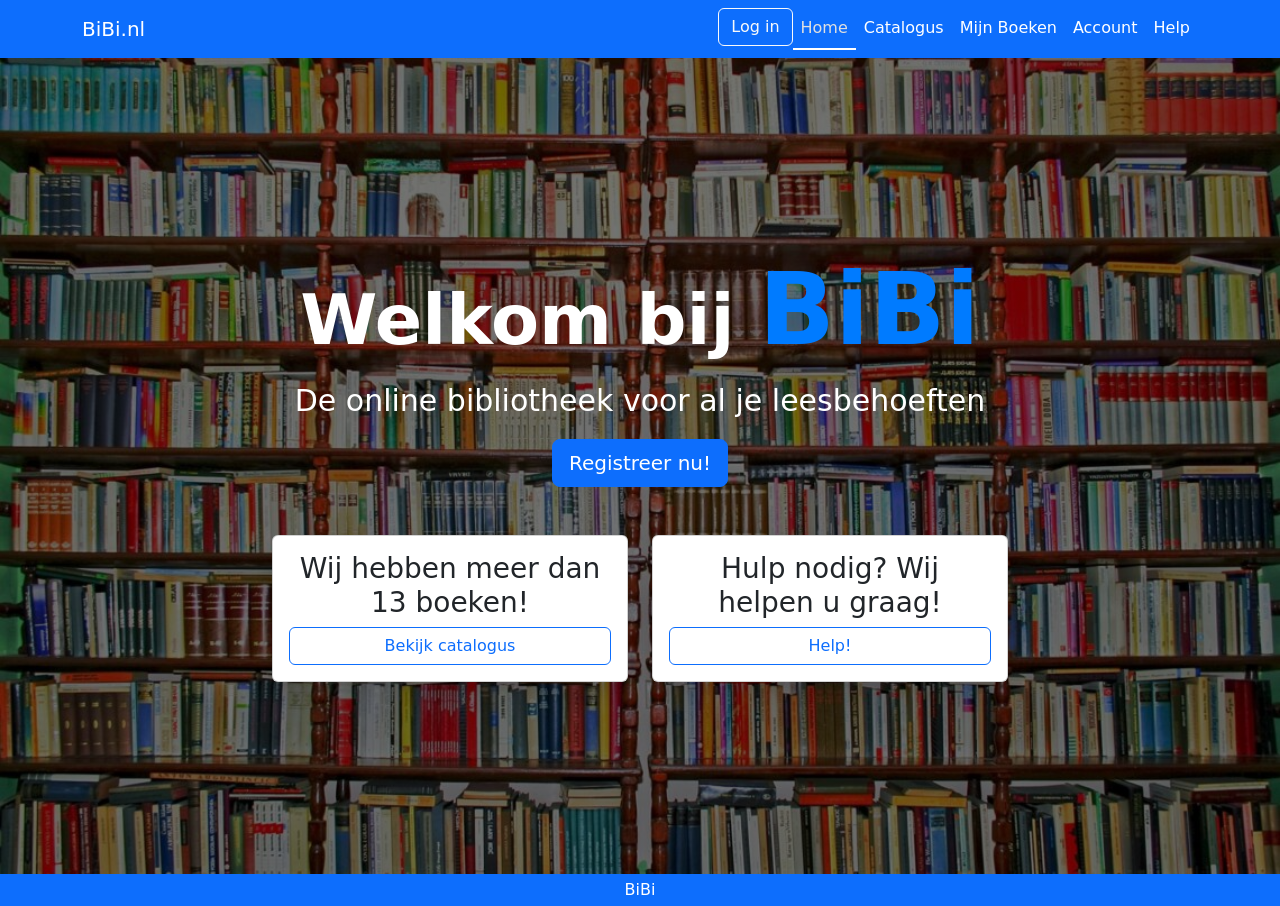
==== index.html @ 0f489894 "Add files via upload" ====
<!DOCTYPE html>
<html lang="nl">
<head>
  <meta charset="UTF-8">
  <meta name="viewport" content="width=device-width, initial-scale=1.0">
  <title>BiBi.nl</title>

  <!-- Bootstrap CSS -->
  <link href="https://cdn.jsdelivr.net/npm/bootstrap@5.3.8/dist/css/bootstrap.min.css" rel="stylesheet" integrity="sha384-sRIl4kxILFvY47J16cr9ZwB07vP4J8+LH7qKQnuqkuIAvNWLzeN8tE5YBujZqJLB" crossorigin="anonymous">

  <!-- Your CSS -->
  <link rel="stylesheet" href="css/style.css">
</head>

<body>
<!-- Navbar -->
<nav class="navbar navbar-expand-lg navbar-dark bg-primary">
  <div class="container">
    <a class="navbar-brand" href="index.html">BiBi.nl</a>

    <button class="navbar-toggler" data-bs-toggle="collapse" data-bs-target="#menu">
      <span class="navbar-toggler-icon"></span>
    </button>

    <div class="collapse navbar-collapse" id="menu">
    <ul class="navbar-nav ms-auto">

  <li class="nav-item ms-3">
    <a href="#" class="btn btn-outline-light" data-bs-toggle="modal" data-bs-target="#loginModal">
  Log in
</a>
  </li>

  <li class="nav-item">
    <a class="nav-link active" href="index.html">Home</a>
  </li>

  <li class="nav-item">
    <a class="nav-link text-white" href="catalog.html">Catalogus</a>
  </li>

  <li class="nav-item">
    <a class="nav-link text-white" href="mybooks.html">Mijn Boeken</a>
  </li>

  <li class="nav-item">
    <a class="nav-link text-white" href="account.html">Account</a>
  </li>

  <li class="nav-item">
    <a class="nav-link text-white" href="help.html">Help</a>
  </li>

</ul>
    </div>
  </div>
</nav>
<!-- index content -->
<section class="hero text-center">

  <div class="container">

    <!-- Title -->
    <h1 class="display-2 fw-bold hero-title">
      Welkom bij <span class="highlight">BiBi</span>
    </h1>

    <p class="lead hero-subtitle">
      De online bibliotheek voor al je leesbehoeften
    </p>

    <a href="Register.html" class="btn btn-primary btn-lg mb-5">
      Registreer nu!
    </a>

    <!-- Cards -->
    <div class="row justify-content-center g-4">

      <div class="col-md-4 d-flex">
        <div class="card p-3 shadow w-100">
          <h3>Wij hebben meer dan 13 boeken!</h3>
          <a href="catalog.html" class="btn btn-outline-primary w-100">Bekijk catalogus</a>
        </div>
      </div>

      <div class="col-md-4 d-flex">
        <div class="card p-3 shadow w-100">
          <h3>Hulp nodig? Wij helpen u graag!</h3>
          <a href="help.html" class="btn btn-outline-primary w-100">Help!</a>
        </div>
      </div>

    </div>

  </div>

</section>

<!-- Login Modal -->
<div class="modal fade" id="loginModal" tabindex="-1">

  <div class="modal-dialog">
    <div class="modal-content">

      <div class="modal-header">
        <h5 class="modal-title">Inloggen</h5>
        <button type="button" class="btn-close" data-bs-dismiss="modal"></button>
      </div>

      <div class="modal-body">

        <form>
          <div class="mb-3">
            <label class="form-label">Gebruikersnaam/E-mail</label>
            <input type="text" class="form-control">
          </div>

          <div class="mb-3">
            <label class="form-label">Wachtwoord</label>
            <input type="password" class="form-control">
          </div>

          <button type="submit" class="btn btn-primary w-100">
            Inloggen
          </button>
          <a href="register.html" class="register d-block text-center text-primary mt-3">
            Nog geen account? Klik hier!
          </a>
          <a href="lostPassword.html" class="register d-block text-center text-primary mt-3">
            Wachtwoord vergeten?
          </a>
        </form>

      </div>

    </div>
  </div>

</div>

<!-- Footer -->
<footer class="footer text-center p-1">
  <p class="mb-0">BiBi</p>
</footer>

<!-- Bootstrap JS -->
<script src="https://cdn.jsdelivr.net/npm/bootstrap@5.3.8/dist/js/bootstrap.bundle.min.js" integrity="sha384-FKyoEForCGlyvwx9Hj09JcYn3nv7wiPVlz7YYwJrWVcXK/BmnVDxM+D2scQbITxI" crossorigin="anonymous"></script>

<!-- my JS -->
<script src="js/script.js"></script>

</body>
</html>
---- css/style.css ----
.hero {
  background-image: linear-gradient(rgba(0,0,0,0.55), rgba(0,0,0,0.55)),
    url("../Images/Boekenkast-home-achtergrond.jpeg");

  background-size: cover;
  background-position: center;
  background-repeat: no-repeat;

  height: 90.7vh;

  display: flex;
  justify-content: center;
  align-items: center;

  text-align: center;
  color: white;
}

.hero-title {
  font-size: 70px;
  font-weight: bold;
}
.highlight {
  font-size: 100px;
  color: #007bff; /* Bootstrap's primary blue color */
}
.hero-subtitle {
  font-size: 30px;
}
.footer {
  background-color: #0d6efd; /* Bootstrap blue */
  color: white;
}
.nav-link {
  transition: 0.3s ease;
  border-bottom: 2px solid transparent;
}

.nav-link:hover {
  border-bottom: 2px solid rgba(255,255,255,0.5);
}

.navbar-nav .nav-link.active {
  color: #e0e0e0;
  border-bottom: 2px solid white;
}


.log-in {
  text-decoration: none;
}

.log-in:hover {
  text-decoration: underline;
}
.register {
  text-decoration: none;
}

.register:hover {
  text-decoration: underline;
}

.catalog-container {
  max-height: 600px;   /* Scrollable area */
  overflow-y: auto;
  padding: 0 15px;
}

.book-card {
  border-radius: 12px;
  overflow: hidden;
  transition: transform 0.2s, box-shadow 0.2s;
  cursor: pointer;
  background-color: #f8f9fa;
}

.book-card:hover {
  transform: translateY(-5px);
  box-shadow: 0 8px 20px rgba(0,0,0,0.2);
}

.book-card img {
  width: 100%;
  height: 200px;
  object-fit: cover;
}

.book-card-body {
  padding: 15px;
}

.book-card-title {
  font-size: 1.2rem;
  font-weight: 600;
  margin-bottom: 5px;
}

.book-card-author {
  font-size: 0.9rem;
  color: #6c757d;
  margin-bottom: 10px;
}
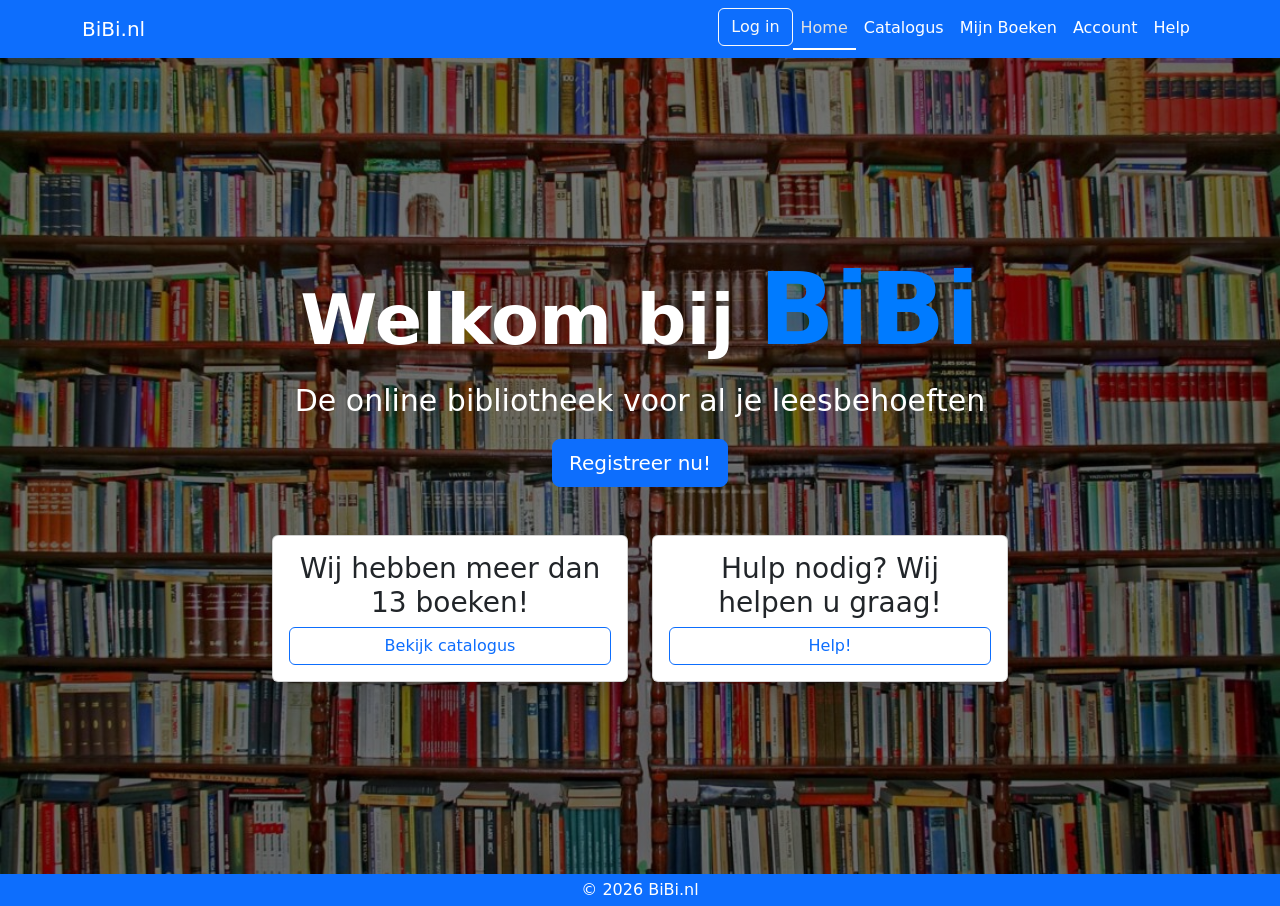
==== commit 49d21cec: "Add files via upload" ====
--- a/index.html
+++ b/index.html
@@ -4,150 +4,90 @@
   <meta charset="UTF-8">
   <meta name="viewport" content="width=device-width, initial-scale=1.0">
   <title>BiBi.nl</title>
-
-  <!-- Bootstrap CSS -->
-  <link href="https://cdn.jsdelivr.net/npm/bootstrap@5.3.8/dist/css/bootstrap.min.css" rel="stylesheet" integrity="sha384-sRIl4kxILFvY47J16cr9ZwB07vP4J8+LH7qKQnuqkuIAvNWLzeN8tE5YBujZqJLB" crossorigin="anonymous">
-
-  <!-- Your CSS -->
+  <link href="https://cdn.jsdelivr.net/npm/bootstrap@5.3.8/dist/css/bootstrap.min.css" rel="stylesheet">
   <link rel="stylesheet" href="css/style.css">
 </head>
+<body>
 
-<body>
 <!-- Navbar -->
 <nav class="navbar navbar-expand-lg navbar-dark bg-primary">
   <div class="container">
     <a class="navbar-brand" href="index.html">BiBi.nl</a>
-
     <button class="navbar-toggler" data-bs-toggle="collapse" data-bs-target="#menu">
       <span class="navbar-toggler-icon"></span>
     </button>
-
     <div class="collapse navbar-collapse" id="menu">
-    <ul class="navbar-nav ms-auto">
-
-  <li class="nav-item ms-3">
-    <a href="#" class="btn btn-outline-light" data-bs-toggle="modal" data-bs-target="#loginModal">
-  Log in
-</a>
-  </li>
-
-  <li class="nav-item">
-    <a class="nav-link active" href="index.html">Home</a>
-  </li>
-
-  <li class="nav-item">
-    <a class="nav-link text-white" href="catalog.html">Catalogus</a>
-  </li>
-
-  <li class="nav-item">
-    <a class="nav-link text-white" href="mybooks.html">Mijn Boeken</a>
-  </li>
-
-  <li class="nav-item">
-    <a class="nav-link text-white" href="account.html">Account</a>
-  </li>
-
-  <li class="nav-item">
-    <a class="nav-link text-white" href="help.html">Help</a>
-  </li>
-
-</ul>
+      <ul class="navbar-nav ms-auto">
+        <li class="nav-item ms-3">
+          <a href="#" class="btn btn-outline-light" data-bs-toggle="modal" data-bs-target="#loginModal">Log in</a>
+        </li>
+        <li class="nav-item"><a class="nav-link active" href="index.html">Home</a></li>
+        <li class="nav-item"><a class="nav-link text-white" href="catalog.html">Catalogus</a></li>
+        <li class="nav-item"><a class="nav-link text-white" href="mybooks.html">Mijn Boeken</a></li>
+        <li class="nav-item"><a class="nav-link text-white" href="account.html">Account</a></li>
+        <li class="nav-item"><a class="nav-link text-white" href="help.html">Help</a></li>
+      </ul>
     </div>
   </div>
 </nav>
-<!-- index content -->
+
+<!-- Hero Section -->
 <section class="hero text-center">
+  <div class="container">
+    <h1 class="display-2 fw-bold hero-title">Welkom bij <span class="highlight">BiBi</span></h1>
+    <p class="lead hero-subtitle">De online bibliotheek voor al je leesbehoeften</p>
+    <a href="register.html" class="btn btn-primary btn-lg mb-5">Registreer nu!</a>
 
-  <div class="container">
-
-    <!-- Title -->
-    <h1 class="display-2 fw-bold hero-title">
-      Welkom bij <span class="highlight">BiBi</span>
-    </h1>
-
-    <p class="lead hero-subtitle">
-      De online bibliotheek voor al je leesbehoeften
-    </p>
-
-    <a href="Register.html" class="btn btn-primary btn-lg mb-5">
-      Registreer nu!
-    </a>
-
-    <!-- Cards -->
     <div class="row justify-content-center g-4">
-
       <div class="col-md-4 d-flex">
         <div class="card p-3 shadow w-100">
           <h3>Wij hebben meer dan 13 boeken!</h3>
           <a href="catalog.html" class="btn btn-outline-primary w-100">Bekijk catalogus</a>
         </div>
       </div>
-
       <div class="col-md-4 d-flex">
         <div class="card p-3 shadow w-100">
           <h3>Hulp nodig? Wij helpen u graag!</h3>
           <a href="help.html" class="btn btn-outline-primary w-100">Help!</a>
         </div>
       </div>
-
     </div>
-
   </div>
-
 </section>
 
 <!-- Login Modal -->
 <div class="modal fade" id="loginModal" tabindex="-1">
-
   <div class="modal-dialog">
     <div class="modal-content">
-
       <div class="modal-header">
         <h5 class="modal-title">Inloggen</h5>
         <button type="button" class="btn-close" data-bs-dismiss="modal"></button>
       </div>
-
       <div class="modal-body">
-
         <form>
           <div class="mb-3">
             <label class="form-label">Gebruikersnaam/E-mail</label>
             <input type="text" class="form-control">
           </div>
-
           <div class="mb-3">
             <label class="form-label">Wachtwoord</label>
             <input type="password" class="form-control">
           </div>
-
-          <button type="submit" class="btn btn-primary w-100">
-            Inloggen
-          </button>
-          <a href="register.html" class="register d-block text-center text-primary mt-3">
-            Nog geen account? Klik hier!
-          </a>
-          <a href="lostPassword.html" class="register d-block text-center text-primary mt-3">
-            Wachtwoord vergeten?
-          </a>
+          <button type="submit" class="btn btn-primary w-100">Inloggen</button>
+          <a href="register.html" class="register d-block text-center text-primary mt-3">Nog geen account? Klik hier!</a>
+          <a href="lostpassword.html" class="register d-block text-center text-primary mt-3">Wachtwoord vergeten?</a>
         </form>
-
       </div>
-
     </div>
   </div>
-
 </div>
 
 <!-- Footer -->
 <footer class="footer text-center p-1">
-  <p class="mb-0">BiBi</p>
+  <p class="mb-0">© 2026 BiBi.nl</p>
 </footer>
 
-<!-- Bootstrap JS -->
-<script src="https://cdn.jsdelivr.net/npm/bootstrap@5.3.8/dist/js/bootstrap.bundle.min.js" integrity="sha384-FKyoEForCGlyvwx9Hj09JcYn3nv7wiPVlz7YYwJrWVcXK/BmnVDxM+D2scQbITxI" crossorigin="anonymous"></script>
-
-<!-- my JS -->
+<script src="https://cdn.jsdelivr.net/npm/bootstrap@5.3.8/dist/js/bootstrap.bundle.min.js"></script>
 <script src="js/script.js"></script>
-
 </body>
 </html>
--- a/css/style.css
+++ b/css/style.css
@@ -1,6 +1,6 @@
 .hero {
   background-image: linear-gradient(rgba(0,0,0,0.55), rgba(0,0,0,0.55)),
-    url("../Images/Boekenkast-home-achtergrond.jpeg");
+    url("../images/boekenkast-home-achtergrond.jpeg");
 
   background-size: cover;
   background-position: center;
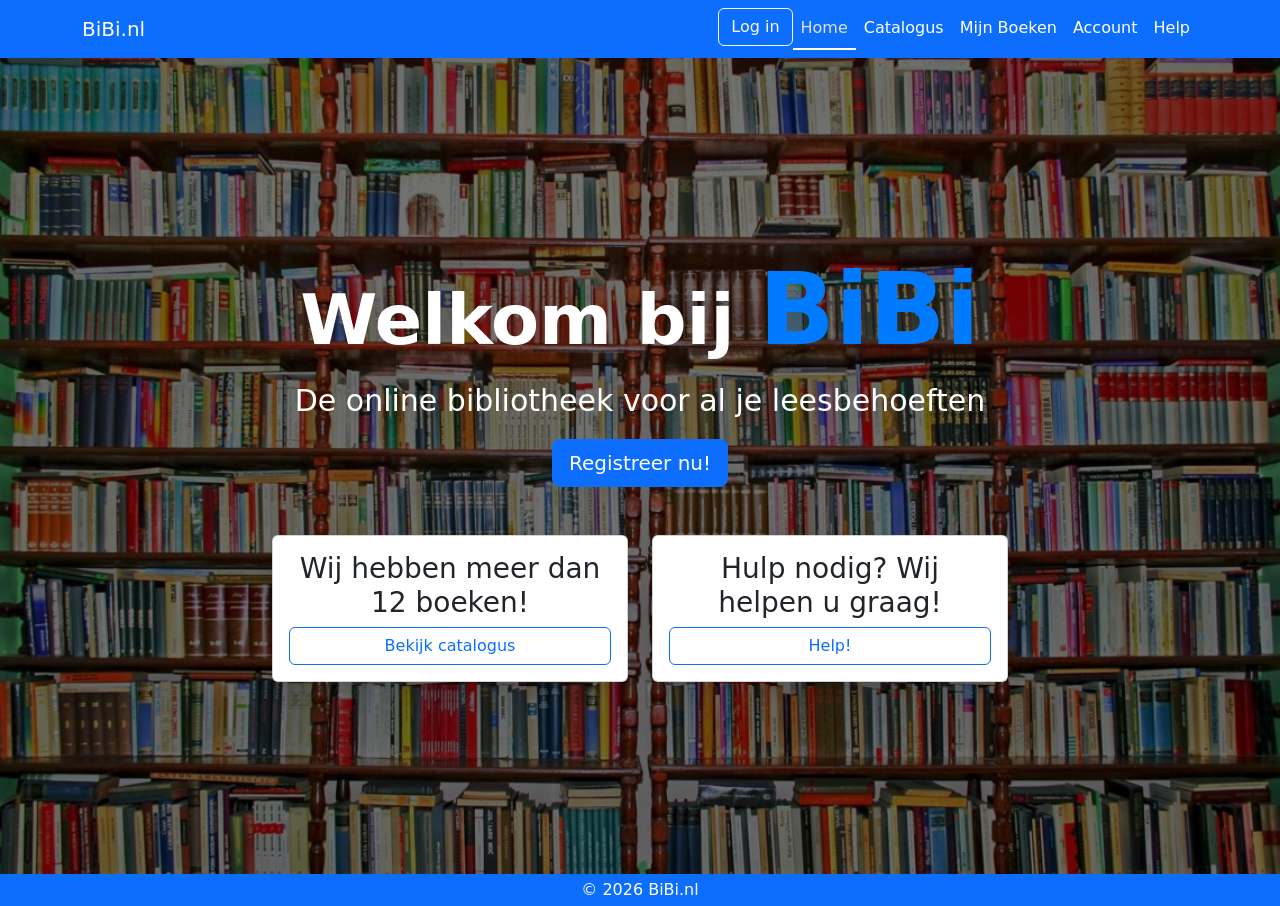
==== commit d7935c67: "Final cleanup and correct structure" ====
--- a/index.html
+++ b/index.html
@@ -41,7 +41,7 @@
     <div class="row justify-content-center g-4">
       <div class="col-md-4 d-flex">
         <div class="card p-3 shadow w-100">
-          <h3>Wij hebben meer dan 13 boeken!</h3>
+          <h3>Wij hebben meer dan 12 boeken!</h3>
           <a href="catalog.html" class="btn btn-outline-primary w-100">Bekijk catalogus</a>
         </div>
       </div>
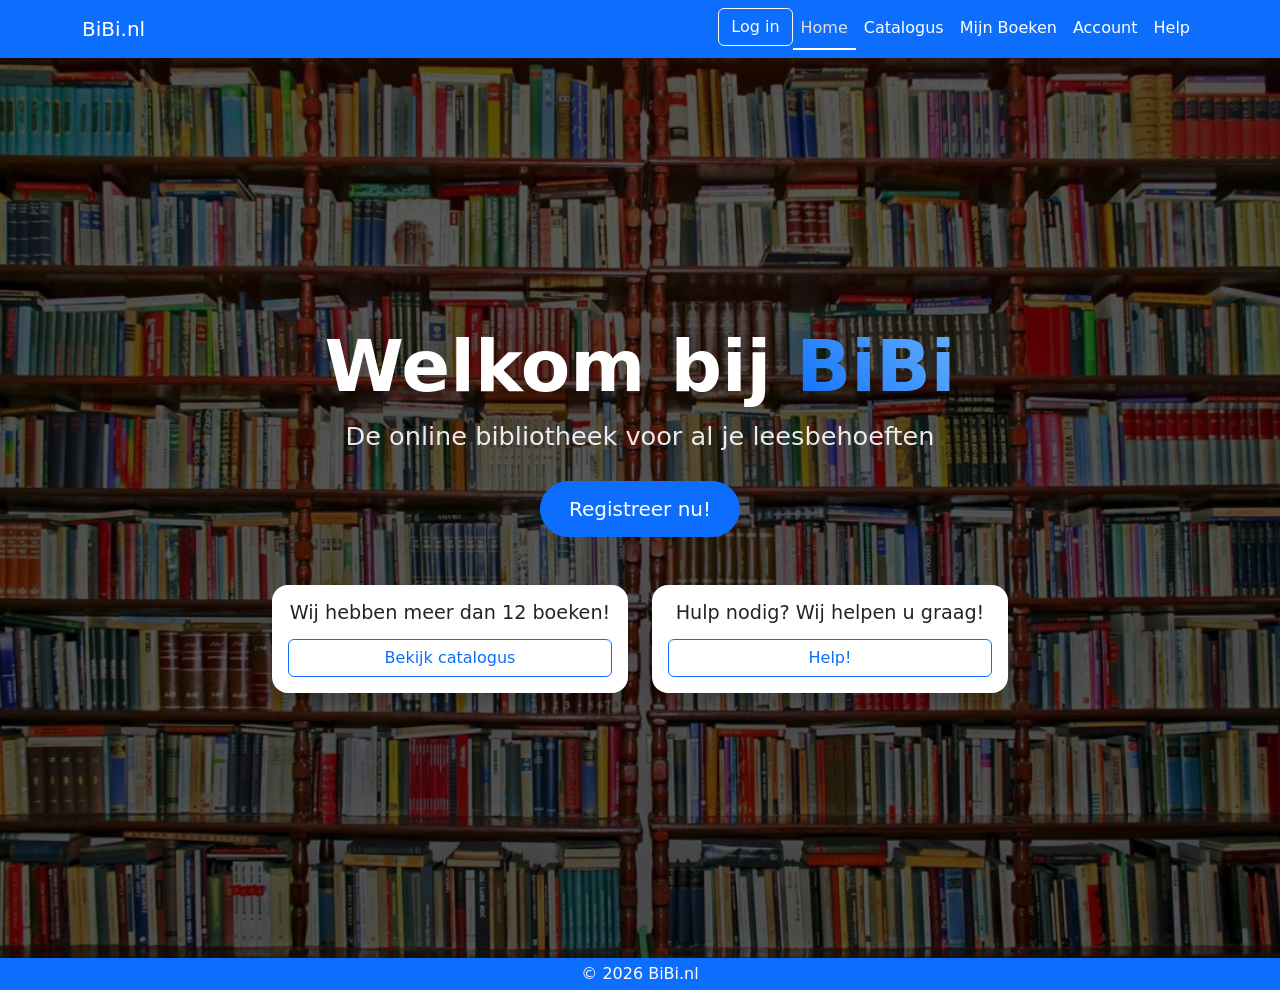
==== commit 1981cf37: "removed frontend folder" ====
--- a/index.html
+++ b/index.html
@@ -1,93 +1,93 @@
-<!DOCTYPE html>
-<html lang="nl">
-<head>
-  <meta charset="UTF-8">
-  <meta name="viewport" content="width=device-width, initial-scale=1.0">
-  <title>BiBi.nl</title>
-  <link href="https://cdn.jsdelivr.net/npm/bootstrap@5.3.8/dist/css/bootstrap.min.css" rel="stylesheet">
-  <link rel="stylesheet" href="css/style.css">
-</head>
-<body>
-
-<!-- Navbar -->
-<nav class="navbar navbar-expand-lg navbar-dark bg-primary">
-  <div class="container">
-    <a class="navbar-brand" href="index.html">BiBi.nl</a>
-    <button class="navbar-toggler" data-bs-toggle="collapse" data-bs-target="#menu">
-      <span class="navbar-toggler-icon"></span>
-    </button>
-    <div class="collapse navbar-collapse" id="menu">
-      <ul class="navbar-nav ms-auto">
-        <li class="nav-item ms-3">
-          <a href="#" class="btn btn-outline-light" data-bs-toggle="modal" data-bs-target="#loginModal">Log in</a>
-        </li>
-        <li class="nav-item"><a class="nav-link active" href="index.html">Home</a></li>
-        <li class="nav-item"><a class="nav-link text-white" href="catalog.html">Catalogus</a></li>
-        <li class="nav-item"><a class="nav-link text-white" href="mybooks.html">Mijn Boeken</a></li>
-        <li class="nav-item"><a class="nav-link text-white" href="account.html">Account</a></li>
-        <li class="nav-item"><a class="nav-link text-white" href="help.html">Help</a></li>
-      </ul>
-    </div>
-  </div>
-</nav>
-
-<!-- Hero Section -->
-<section class="hero text-center">
-  <div class="container">
-    <h1 class="display-2 fw-bold hero-title">Welkom bij <span class="highlight">BiBi</span></h1>
-    <p class="lead hero-subtitle">De online bibliotheek voor al je leesbehoeften</p>
-    <a href="register.html" class="btn btn-primary btn-lg mb-5">Registreer nu!</a>
-
-    <div class="row justify-content-center g-4">
-      <div class="col-md-4 d-flex">
-        <div class="card p-3 shadow w-100">
-          <h3>Wij hebben meer dan 12 boeken!</h3>
-          <a href="catalog.html" class="btn btn-outline-primary w-100">Bekijk catalogus</a>
-        </div>
-      </div>
-      <div class="col-md-4 d-flex">
-        <div class="card p-3 shadow w-100">
-          <h3>Hulp nodig? Wij helpen u graag!</h3>
-          <a href="help.html" class="btn btn-outline-primary w-100">Help!</a>
-        </div>
-      </div>
-    </div>
-  </div>
-</section>
-
-<!-- Login Modal -->
-<div class="modal fade" id="loginModal" tabindex="-1">
-  <div class="modal-dialog">
-    <div class="modal-content">
-      <div class="modal-header">
-        <h5 class="modal-title">Inloggen</h5>
-        <button type="button" class="btn-close" data-bs-dismiss="modal"></button>
-      </div>
-      <div class="modal-body">
-        <form>
-          <div class="mb-3">
-            <label class="form-label">Gebruikersnaam/E-mail</label>
-            <input type="text" class="form-control">
-          </div>
-          <div class="mb-3">
-            <label class="form-label">Wachtwoord</label>
-            <input type="password" class="form-control">
-          </div>
-          <button type="submit" class="btn btn-primary w-100">Inloggen</button>
-          <a href="register.html" class="register d-block text-center text-primary mt-3">Nog geen account? Klik hier!</a>
-          <a href="lostpassword.html" class="register d-block text-center text-primary mt-3">Wachtwoord vergeten?</a>
-        </form>
-      </div>
-    </div>
-  </div>
-</div>
-
-<!-- Footer -->
-<footer class="footer text-center p-1">
-  <p class="mb-0">© 2026 BiBi.nl</p>
-</footer>
-
-<script src="https://cdn.jsdelivr.net/npm/bootstrap@5.3.8/dist/js/bootstrap.bundle.min.js"></script>
-<script src="js/script.js"></script>
-</body>
+<!DOCTYPE html>
+<html lang="nl">
+<head>
+  <meta charset="UTF-8">
+  <meta name="viewport" content="width=device-width, initial-scale=1.0">
+  <title>BiBi.nl</title>
+  <link href="https://cdn.jsdelivr.net/npm/bootstrap@5.3.8/dist/css/bootstrap.min.css" rel="stylesheet">
+  <link rel="stylesheet" href="css/style.css">
+</head>
+<body class="home-page">
+
+<!-- Navbar -->
+<nav class="navbar navbar-expand-lg navbar-dark bg-primary">
+  <div class="container">
+    <a class="navbar-brand" href="index.html">BiBi.nl</a>
+    <button class="navbar-toggler" data-bs-toggle="collapse" data-bs-target="#menu">
+      <span class="navbar-toggler-icon"></span>
+    </button>
+    <div class="collapse navbar-collapse" id="menu">
+      <ul class="navbar-nav ms-auto">
+        <li class="nav-item ms-3">
+          <a href="#" class="btn btn-outline-light" data-bs-toggle="modal" data-bs-target="#loginModal">Log in</a>
+        </li>
+        <li class="nav-item"><a class="nav-link active" href="index.html">Home</a></li>
+        <li class="nav-item"><a class="nav-link text-white" href="catalog.html">Catalogus</a></li>
+        <li class="nav-item"><a class="nav-link text-white" href="mybooks.html">Mijn Boeken</a></li>
+        <li class="nav-item"><a class="nav-link text-white" href="account.html">Account</a></li>
+        <li class="nav-item"><a class="nav-link text-white" href="help.html">Help</a></li>
+      </ul>
+    </div>
+  </div>
+</nav>
+
+<!-- Hero Section -->
+<section class="hero text-center">
+  <div class="container">
+    <h1 class="display-2 fw-bold hero-title">Welkom bij <span class="title-highlight">BiBi</span></h1>
+    <p class="lead hero-subtitle">De online bibliotheek voor al je leesbehoeften</p>
+    <a href="register.html" class="btn btn-primary btn-lg mb-5">Registreer nu!</a>
+
+    <div class="row justify-content-center g-4">
+      <div class="col-md-4 d-flex">
+        <div class="card p-3 shadow w-100">
+          <h3>Wij hebben meer dan 12 boeken!</h3>
+          <a href="catalog.html" class="btn btn-outline-primary w-100">Bekijk catalogus</a>
+        </div>
+      </div>
+      <div class="col-md-4 d-flex">
+        <div class="card p-3 shadow w-100">
+          <h3>Hulp nodig? Wij helpen u graag!</h3>
+          <a href="help.html" class="btn btn-outline-primary w-100">Help!</a>
+        </div>
+      </div>
+    </div>
+  </div>
+</section>
+
+<!-- Login Modal -->
+<div class="modal fade" id="loginModal" tabindex="-1">
+  <div class="modal-dialog">
+    <div class="modal-content">
+      <div class="modal-header">
+        <h5 class="modal-title">Inloggen</h5>
+        <button type="button" class="btn-close" data-bs-dismiss="modal"></button>
+      </div>
+      <div class="modal-body">
+        <form>
+          <div class="mb-3">
+            <label class="form-label">Gebruikersnaam/E-mail</label>
+            <input type="text" class="form-control">
+          </div>
+          <div class="mb-3">
+            <label class="form-label">Wachtwoord</label>
+            <input type="password" class="form-control">
+          </div>
+          <button type="submit" class="btn btn-primary w-100">Inloggen</button>
+          <a href="register.html" class="register d-block text-center text-primary mt-3">Nog geen account? Klik hier!</a>
+          <a href="lostpassword.html" class="register d-block text-center text-primary mt-3">Wachtwoord vergeten?</a>
+        </form>
+      </div>
+    </div>
+  </div>
+</div>
+
+<!-- Footer -->
+<footer class="footer text-center p-1">
+  <p class="mb-0">© 2026 BiBi.nl</p>
+</footer>
+
+<script src="https://cdn.jsdelivr.net/npm/bootstrap@5.3.8/dist/js/bootstrap.bundle.min.js"></script>
+<script src="js/script.js"></script>
+</body>
 </html>
--- a/css/style.css
+++ b/css/style.css
@@ -1,103 +1,181 @@
-.hero {
-  background-image: linear-gradient(rgba(0,0,0,0.55), rgba(0,0,0,0.55)),
-    url("../images/boekenkast-home-achtergrond.jpeg");
-
-  background-size: cover;
-  background-position: center;
-  background-repeat: no-repeat;
-
-  height: 90.7vh;
-
-  display: flex;
-  justify-content: center;
-  align-items: center;
-
-  text-align: center;
-  color: white;
-}
-
-.hero-title {
-  font-size: 70px;
-  font-weight: bold;
-}
-.highlight {
-  font-size: 100px;
-  color: #007bff; /* Bootstrap's primary blue color */
-}
-.hero-subtitle {
-  font-size: 30px;
-}
-.footer {
-  background-color: #0d6efd; /* Bootstrap blue */
-  color: white;
-}
-.nav-link {
-  transition: 0.3s ease;
-  border-bottom: 2px solid transparent;
-}
-
-.nav-link:hover {
-  border-bottom: 2px solid rgba(255,255,255,0.5);
-}
-
-.navbar-nav .nav-link.active {
-  color: #e0e0e0;
-  border-bottom: 2px solid white;
-}
-
-
-.log-in {
-  text-decoration: none;
-}
-
-.log-in:hover {
-  text-decoration: underline;
-}
-.register {
-  text-decoration: none;
-}
-
-.register:hover {
-  text-decoration: underline;
-}
-
-.catalog-container {
-  max-height: 600px;   /* Scrollable area */
-  overflow-y: auto;
-  padding: 0 15px;
-}
-
-.book-card {
-  border-radius: 12px;
-  overflow: hidden;
-  transition: transform 0.2s, box-shadow 0.2s;
-  cursor: pointer;
-  background-color: #f8f9fa;
-}
-
-.book-card:hover {
-  transform: translateY(-5px);
-  box-shadow: 0 8px 20px rgba(0,0,0,0.2);
-}
-
-.book-card img {
-  width: 100%;
-  height: 200px;
-  object-fit: cover;
-}
-
-.book-card-body {
-  padding: 15px;
-}
-
-.book-card-title {
-  font-size: 1.2rem;
-  font-weight: 600;
-  margin-bottom: 5px;
-}
-
-.book-card-author {
-  font-size: 0.9rem;
-  color: #6c757d;
-  margin-bottom: 10px;
+/* =========================
+   GLOBAL (used everywhere)
+   ========================= */
+
+/* Footer */
+.footer {
+  background-color: #0d6efd;
+  color: white;
+}
+
+/* Navigation */
+.nav-link {
+  transition: 0.3s ease;
+  border-bottom: 2px solid transparent;
+}
+
+.nav-link:hover,
+.nav-link:focus {
+  border-bottom: 2px solid rgba(255,255,255,0.5);
+}
+
+.navbar-nav .nav-link.active {
+  color: #e0e0e0;
+  border-bottom: 2px solid white;
+}
+
+/* Links */
+.log-in,
+.register {
+  text-decoration: none;
+}
+
+.log-in:hover,
+.register:hover {
+  text-decoration: underline;
+}
+
+
+/* =========================
+   COMPONENTS (reusable)
+   ========================= */
+
+/* Catalog */
+.catalog-container {
+  max-height: 600px;
+  overflow-y: auto;
+  padding: 0 15px;
+}
+
+/* Book card's */
+.book-card {
+  border-radius: 12px;
+  overflow: hidden;
+  transition: transform 0.2s ease, box-shadow 0.2s ease;
+  cursor: pointer;
+  background-color: #f8f9fa;
+}
+
+.book-card:hover {
+  transform: translateY(-5px);
+  box-shadow: 0 8px 20px rgba(0,0,0,0.2);
+}
+
+.book-card img {
+  width: 100%;
+  height: 200px;
+  object-fit: cover;
+}
+
+.book-card-body {
+  padding: 15px;
+}
+
+.book-card-title {
+  font-size: 1.2rem;
+  font-weight: 600;
+  margin-bottom: 5px;
+}
+
+.book-card-author {
+  font-size: 0.9rem;
+  color: #6c757d;
+  margin-bottom: 10px;
+}
+
+
+/* =========================
+   PAGE: HOMEPAGE ONLY
+   ========================= */
+
+.home-page .hero {
+  background-image: linear-gradient(
+      rgba(0, 0, 0, 0.65),
+      rgba(0, 0, 0, 0.65)
+    ),
+    url("../images/boekenkast-home-achtergrond.jpeg");
+
+  background-size: cover;
+  background-position: center;
+  background-repeat: no-repeat;
+
+  min-height: 100vh;
+
+  display: flex;
+  align-items: center;
+  justify-content: center;
+
+  text-align: center;
+  color: white;
+  padding: 40px 20px;
+}
+
+/* Hero text */
+.home-page .hero-title {
+  font-size: clamp(2.5rem, 6vw, 4.5rem);
+  font-weight: bold;
+  line-height: 1.2;
+}
+
+.home-page .title-highlight {
+  background: linear-gradient(45deg, #0d6efd, #66b2ff);
+  background-clip: text;
+  -webkit-background-clip: text;
+  -webkit-text-fill-color: transparent;
+}
+
+.home-page .hero-subtitle {
+  font-size: clamp(1.2rem, 2.5vw, 1.6rem);
+  color: rgba(255, 255, 255, 0.9);
+  margin-bottom: 25px;
+}
+
+/* Hero button */
+.home-page .btn-primary {
+  border-radius: 30px;
+  padding: 12px 28px;
+  transition: all 0.3s ease;
+}
+
+.home-page .btn-primary:hover {
+  transform: translateY(-2px);
+  box-shadow: 0 8px 20px rgba(0,0,0,0.3);
+}
+
+/* Hero cards */
+.home-page .hero .card {
+  border-radius: 16px;
+  border: none;
+  transition: all 0.3s ease;
+}
+
+.home-page .hero .card:hover {
+  transform: translateY(-5px);
+  box-shadow: 0 10px 25px rgba(0,0,0,0.25);
+}
+
+.home-page .hero .card h3 {
+  font-size: 1.2rem;
+  margin-bottom: 15px;
+}
+
+/* Animation */
+.home-page .container {
+  animation: fadeInUp 1s ease;
+}
+
+
+/* =========================
+   ANIMATIONS
+   ========================= */
+
+@keyframes fadeInUp {
+  from {
+    opacity: 0;
+    transform: translateY(25px);
+  }
+  to {
+    opacity: 1;
+    transform: translateY(0);
+  }
 }
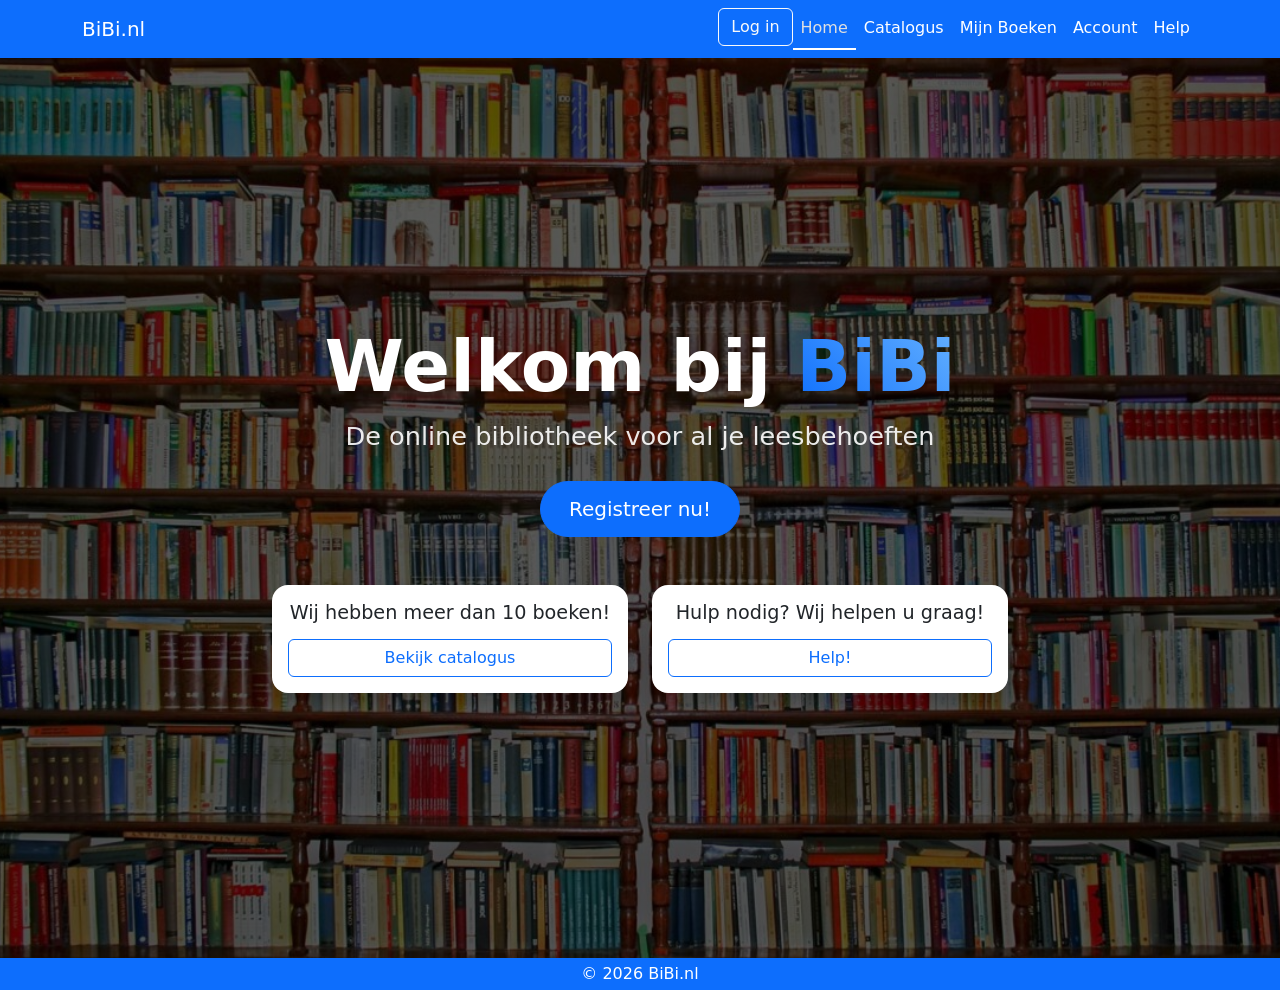
==== commit 6f8062a2: "catalog html en js + boeken.php aangepast op de nieuwe databse structuur" ====
--- a/index.html
+++ b/index.html
@@ -41,7 +41,7 @@
     <div class="row justify-content-center g-4">
       <div class="col-md-4 d-flex">
         <div class="card p-3 shadow w-100">
-          <h3>Wij hebben meer dan 12 boeken!</h3>
+          <h3>Wij hebben meer dan 10 boeken!</h3>
           <a href="catalog.html" class="btn btn-outline-primary w-100">Bekijk catalogus</a>
         </div>
       </div>
--- a/css/style.css
+++ b/css/style.css
@@ -2,6 +2,17 @@
    GLOBAL (used everywhere)
    ========================= */
 
+   /* body */
+   html, body {
+    height:auto;
+    margin: 0%
+  ;
+}
+
+body {
+    min-height: 100vh;
+    display: block;
+}
 /* Footer */
 .footer {
   background-color: #0d6efd;
@@ -41,9 +52,8 @@
    ========================= */
 
 /* Catalog */
+
 .catalog-container {
-  max-height: 600px;
-  overflow-y: auto;
   padding: 0 15px;
 }
 
@@ -82,7 +92,16 @@
   color: #6c757d;
   margin-bottom: 10px;
 }
-
+/* Accordion */
+.accordion-button {
+  background-color: #0d6efd;
+  color: white;
+}
+
+.accordion-button:not(.collapsed) {
+  background-color: #09244d;
+  color: white;
+}
 
 /* =========================
    PAGE: HOMEPAGE ONLY
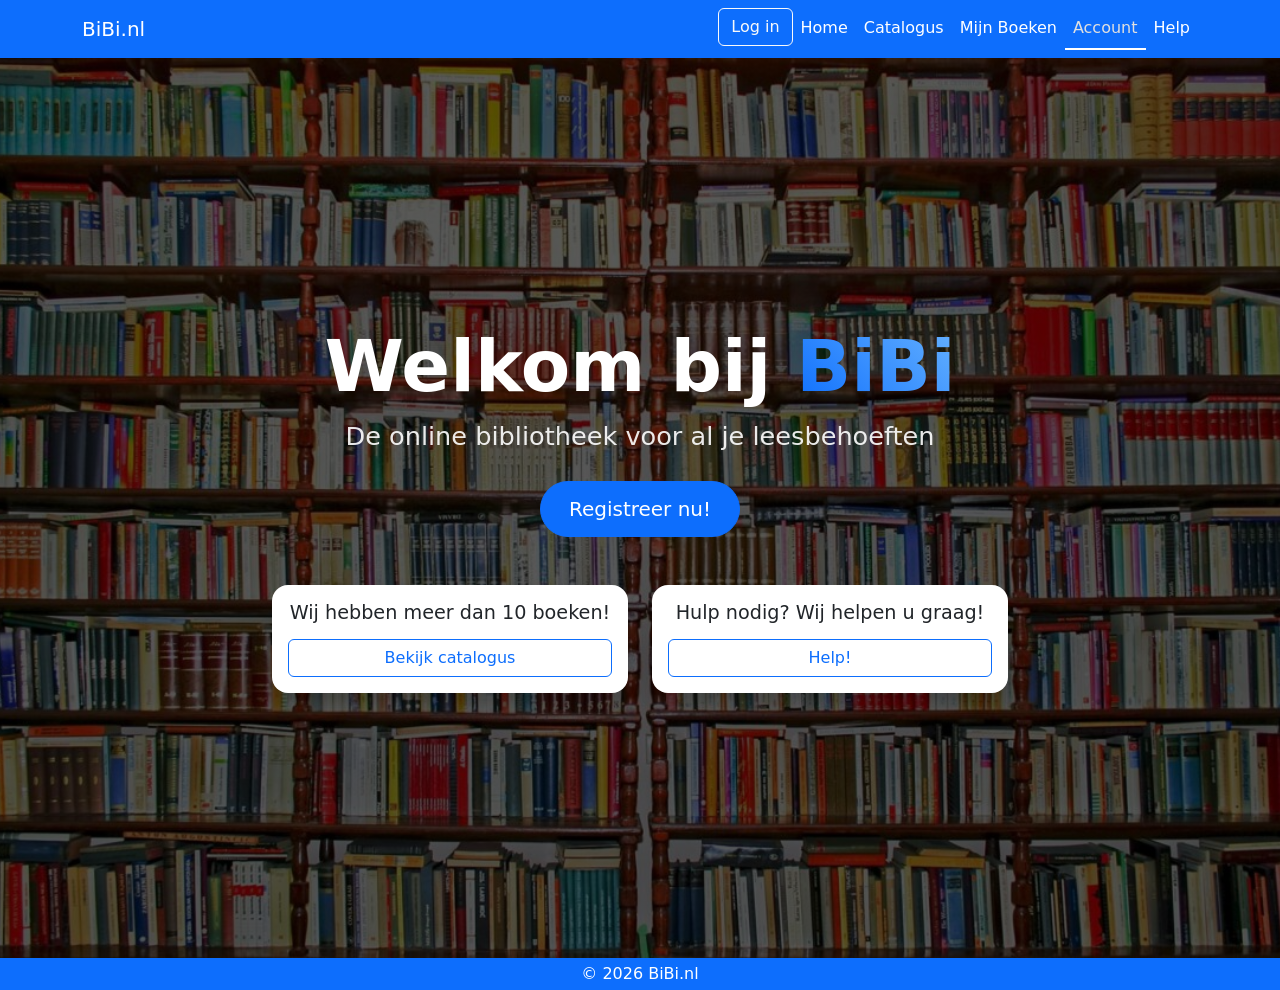
==== commit e0df0726: "account.html laad nu gegevens uit database, navbar aangepast" ====
--- a/index.html
+++ b/index.html
@@ -18,13 +18,17 @@
     </button>
     <div class="collapse navbar-collapse" id="menu">
       <ul class="navbar-nav ms-auto">
-        <li class="nav-item ms-3">
+        <li class="nav-item ms-3" id="nav-login">
           <a href="#" class="btn btn-outline-light" data-bs-toggle="modal" data-bs-target="#loginModal">Log in</a>
         </li>
-        <li class="nav-item"><a class="nav-link active" href="index.html">Home</a></li>
+        <li class="nav-item ms-3 d-none" id="nav-gebruiker">
+          <span class="navbar-text text-white me-2">Welkom, <span id="nav-voornaam"></span>!</span>
+          <a href="#" class="btn btn-outline-light" onclick="uitloggen()">Uitloggen</a>
+        </li>
+        <li class="nav-item"><a class="nav-link text-white" href="index.html">Home</a></li>
         <li class="nav-item"><a class="nav-link text-white" href="catalog.html">Catalogus</a></li>
         <li class="nav-item"><a class="nav-link text-white" href="mybooks.html">Mijn Boeken</a></li>
-        <li class="nav-item"><a class="nav-link text-white" href="account.html">Account</a></li>
+        <li class="nav-item"><a class="nav-link active" href="account.html">Account</a></li>
         <li class="nav-item"><a class="nav-link text-white" href="help.html">Help</a></li>
       </ul>
     </div>
@@ -64,14 +68,15 @@
         <button type="button" class="btn-close" data-bs-dismiss="modal"></button>
       </div>
       <div class="modal-body">
-        <form>
+        <div id="login-melding"></div>
+        <form onsubmit="login(event)">
           <div class="mb-3">
             <label class="form-label">Gebruikersnaam/E-mail</label>
-            <input type="text" class="form-control">
+            <input type="text" id="login-gebruikersnaam" class="form-control" required>
           </div>
           <div class="mb-3">
             <label class="form-label">Wachtwoord</label>
-            <input type="password" class="form-control">
+            <input type="password" id="login-wachtwoord" class="form-control" required>
           </div>
           <button type="submit" class="btn btn-primary w-100">Inloggen</button>
           <a href="register.html" class="register d-block text-center text-primary mt-3">Nog geen account? Klik hier!</a>
@@ -88,6 +93,6 @@
 </footer>
 
 <script src="https://cdn.jsdelivr.net/npm/bootstrap@5.3.8/dist/js/bootstrap.bundle.min.js"></script>
-<script src="js/script.js"></script>
+<script src="js/login.js"></script>
 </body>
 </html>
--- a/css/style.css
+++ b/css/style.css
@@ -2,19 +2,21 @@
    GLOBAL (used everywhere)
    ========================= */
 
-   /* body */
-   html, body {
-    height:auto;
-    margin: 0%
-  ;
+/* body */
+html, body {
+  height: 100%;
+  margin: 0;
 }
 
 body {
-    min-height: 100vh;
-    display: block;
-}
+  min-height: 100vh;
+  display: flex;
+  flex-direction: column;
+}
+
 /* Footer */
 .footer {
+  margin-top: auto;
   background-color: #0d6efd;
   color: white;
 }
@@ -46,13 +48,11 @@
   text-decoration: underline;
 }
 
-
 /* =========================
    COMPONENTS (reusable)
    ========================= */
 
 /* Catalog */
-
 .catalog-container {
   padding: 0 15px;
 }
@@ -92,15 +92,57 @@
   color: #6c757d;
   margin-bottom: 10px;
 }
-/* Accordion */
+
+/* =========================
+   ACCORDION
+   ========================= */
+
+.accordion {
+  --bs-accordion-border-width: 0;
+  --bs-accordion-bg: transparent;
+}
+
+/* Card */
+.accordion-item {
+  border: none;
+  margin-bottom: 12px;
+  border-radius: 14px;
+  overflow: hidden;
+  background: #fff;
+  box-shadow: 0 6px 18px rgba(0, 0, 0, 0.08);
+}
+
+/* Button base */
 .accordion-button {
-  background-color: #0d6efd;
-  color: white;
-}
-
+  background: #fff;
+  color: #212529;
+  font-weight: 600;
+  padding: 18px;
+  box-shadow: none !important;
+}
+
+/* Open state */
 .accordion-button:not(.collapsed) {
-  background-color: #09244d;
-  color: white;
+  background: #0d6efd;
+  color: #fff;
+}
+
+/* Focus */
+.accordion-button:focus {
+  box-shadow: none !important;
+}
+
+/* Body */
+.accordion-body {
+  background: #f8f9fa;
+  padding: 18px;
+  font-size: 0.95rem;
+  color: #333;
+}
+
+/* Arrow */
+.accordion-button::after {
+  transition: transform 0.2s ease;
 }
 
 /* =========================
@@ -182,7 +224,6 @@
 .home-page .container {
   animation: fadeInUp 1s ease;
 }
-
 
 /* =========================
    ANIMATIONS
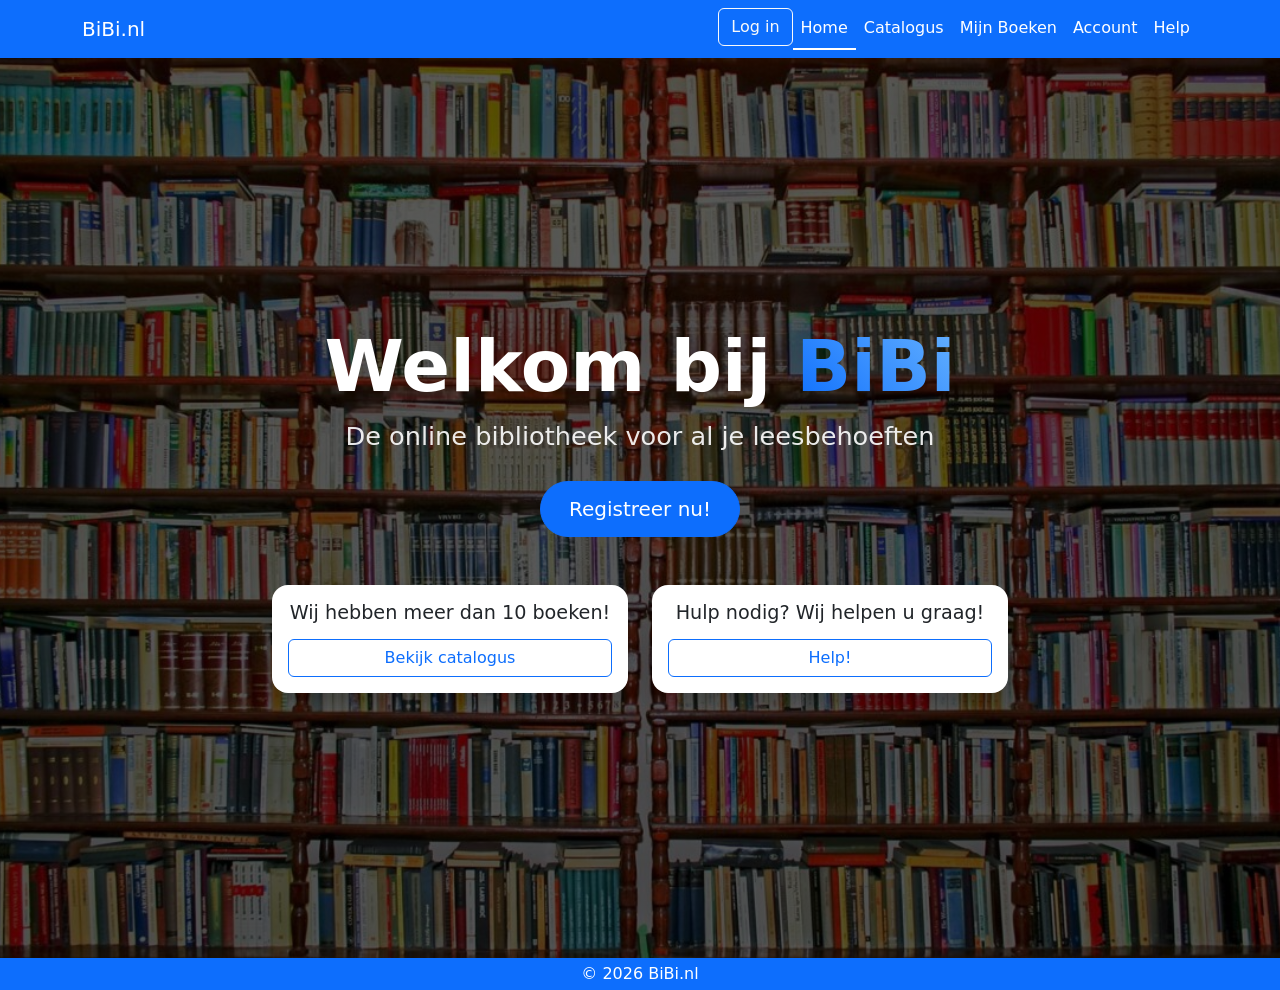
==== commit 2fc0db62: "nav-bar aangepast zodat witte streep weer goed werkt" ====
--- a/index.html
+++ b/index.html
@@ -25,10 +25,10 @@
           <span class="navbar-text text-white me-2">Welkom, <span id="nav-voornaam"></span>!</span>
           <a href="#" class="btn btn-outline-light" onclick="uitloggen()">Uitloggen</a>
         </li>
-        <li class="nav-item"><a class="nav-link text-white" href="index.html">Home</a></li>
+        <li class="nav-item"><a class="nav-link active text-white" href="index.html">Home</a></li>
         <li class="nav-item"><a class="nav-link text-white" href="catalog.html">Catalogus</a></li>
         <li class="nav-item"><a class="nav-link text-white" href="mybooks.html">Mijn Boeken</a></li>
-        <li class="nav-item"><a class="nav-link active" href="account.html">Account</a></li>
+        <li class="nav-item"><a class="nav-link text-white" href="account.html">Account</a></li>
         <li class="nav-item"><a class="nav-link text-white" href="help.html">Help</a></li>
       </ul>
     </div>
